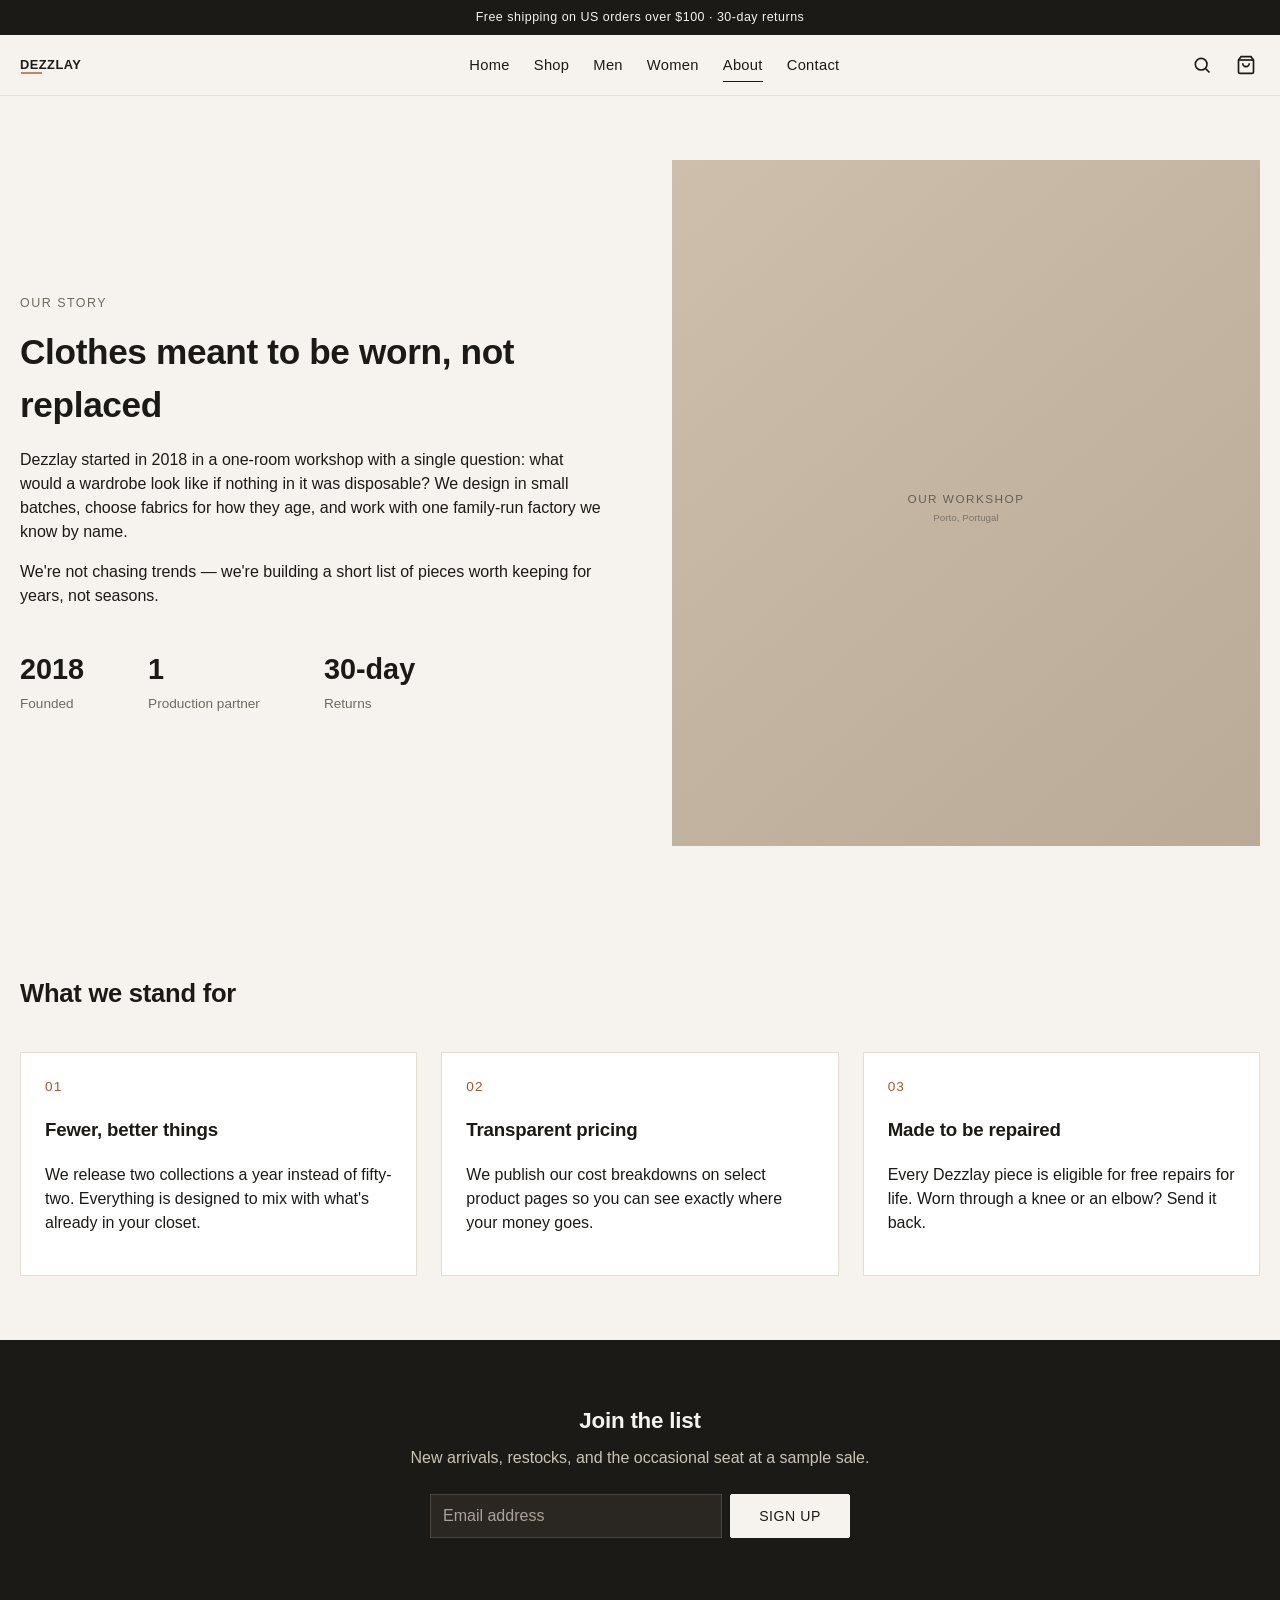
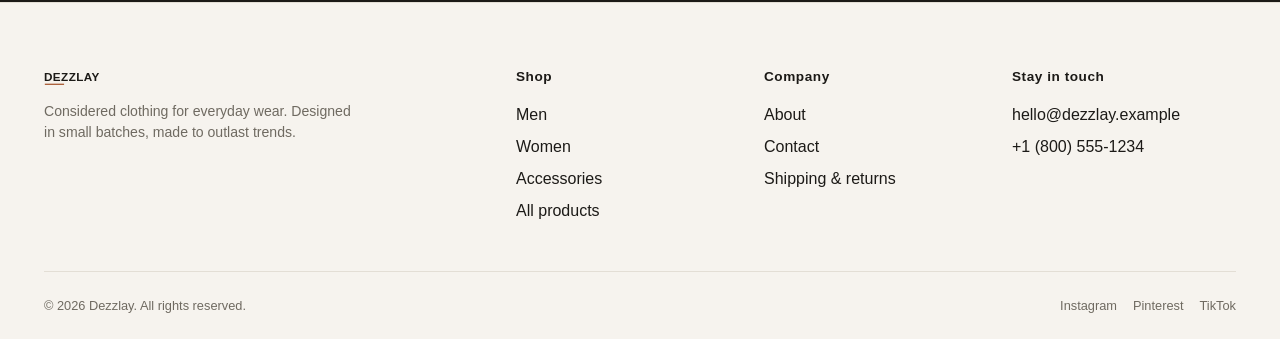
==== about.html @ 0eb993d6 "Initial commit" ====
<!doctype html>
<html lang="en">
<head>
<meta charset="UTF-8">
<meta name="viewport" content="width=device-width, initial-scale=1.0">
<title>About — Dezzlay</title>
<meta name="description" content="Dezzlay is a small, Porto-based clothing label making considered essentials in limited runs.">
<link rel="icon" href="assets/favicon.svg" type="image/svg+xml">
<link rel="stylesheet" href="css/style.css">
</head>
<body>

<div class="topbar">Free shipping on US orders over $100 · 30-day returns</div>

<header class="site-header">
  <div class="container header-inner">
    <a href="index.html" class="logo"><img src="assets/logo.svg" alt="Dezzlay"></a>
    <nav class="main-nav">
      <ul>
        <li><a href="index.html">Home</a></li>
        <li><a href="shop.html">Shop</a></li>
        <li><a href="shop.html?category=men">Men</a></li>
        <li><a href="shop.html?category=women">Women</a></li>
        <li><a href="about.html" class="active">About</a></li>
        <li><a href="contact.html">Contact</a></li>
      </ul>
    </nav>
    <div class="header-actions">
      <button class="icon-btn" data-search-toggle aria-label="Search">
        <svg viewBox="0 0 24 24" fill="none" stroke="currentColor" stroke-width="2"><circle cx="11" cy="11" r="7"/><line x1="21" y1="21" x2="16.65" y2="16.65"/></svg>
      </button>
      <button class="icon-btn" data-cart-toggle aria-label="Cart">
        <svg viewBox="0 0 24 24" fill="none" stroke="currentColor" stroke-width="2"><path d="M6 2 3 6v14a2 2 0 0 0 2 2h14a2 2 0 0 0 2-2V6l-3-4Z"/><path d="M3 6h18"/><path d="M16 10a4 4 0 0 1-8 0"/></svg>
        <span class="cart-count" data-cart-count style="display:none;">0</span>
      </button>
      <button class="menu-toggle" aria-label="Open menu" aria-expanded="false"><span></span><span></span><span></span></button>
    </div>
  </div>
  <div class="search-panel">
    <div class="container">
      <form>
        <input type="text" placeholder="Search products…" aria-label="Search products">
        <button type="submit">Search</button>
      </form>
    </div>
  </div>
</header>
<div class="nav-scrim"></div>

<main>
  <section class="section container">
    <div class="about-hero">
      <div>
        <span class="eyebrow">Our story</span>
        <h1 style="font-size:2.2rem; margin:12px 0 16px;">Clothes meant to be worn, not replaced</h1>
        <p>Dezzlay started in 2018 in a one-room workshop with a single question: what would a wardrobe look like if nothing in it was disposable? We design in small batches, choose fabrics for how they age, and work with one family-run factory we know by name.</p>
        <p>We're not chasing trends — we're building a short list of pieces worth keeping for years, not seasons.</p>
        <div class="stat-row">
          <div class="stat"><strong>2018</strong><span>Founded</span></div>
          <div class="stat"><strong>1</strong><span>Production partner</span></div>
          <div class="stat"><strong>30-day</strong><span>Returns</span></div>
        </div>
      </div>
      <img src="assets/about.svg" alt="Dezzlay workshop in Porto">
    </div>
  </section>

  <section class="section container">
    <div class="section-head"><h2>What we stand for</h2></div>
    <div class="value-grid">
      <div class="value-card">
        <div class="num">01</div>
        <h3>Fewer, better things</h3>
        <p>We release two collections a year instead of fifty-two. Everything is designed to mix with what's already in your closet.</p>
      </div>
      <div class="value-card">
        <div class="num">02</div>
        <h3>Transparent pricing</h3>
        <p>We publish our cost breakdowns on select product pages so you can see exactly where your money goes.</p>
      </div>
      <div class="value-card">
        <div class="num">03</div>
        <h3>Made to be repaired</h3>
        <p>Every Dezzlay piece is eligible for free repairs for life. Worn through a knee or an elbow? Send it back.</p>
      </div>
    </div>
  </section>

  <section class="newsletter">
    <div class="container">
      <h2>Join the list</h2>
      <p>New arrivals, restocks, and the occasional seat at a sample sale.</p>
      <form>
        <input type="email" required placeholder="Email address" aria-label="Email address">
        <button class="btn btn-light" type="submit">Sign up</button>
      </form>
    </div>
  </section>
</main>

<footer class="site-footer">
  <div class="container">
    <div class="footer-grid">
      <div>
        <img src="assets/logo.svg" alt="Dezzlay" style="height:20px;margin-bottom:12px;">
        <p>Considered clothing for everyday wear. Designed in small batches, made to outlast trends.</p>
      </div>
      <div>
        <h4>Shop</h4>
        <ul>
          <li><a href="shop.html?category=men">Men</a></li>
          <li><a href="shop.html?category=women">Women</a></li>
          <li><a href="shop.html?category=accessories">Accessories</a></li>
          <li><a href="shop.html">All products</a></li>
        </ul>
      </div>
      <div>
        <h4>Company</h4>
        <ul>
          <li><a href="about.html">About</a></li>
          <li><a href="contact.html">Contact</a></li>
          <li><a href="contact.html">Shipping &amp; returns</a></li>
        </ul>
      </div>
      <div>
        <h4>Stay in touch</h4>
        <ul>
          <li><a href="mailto:hello@dezzlay.example">hello@dezzlay.example</a></li>
          <li><a href="tel:+18005551234">+1 (800) 555-1234</a></li>
        </ul>
      </div>
    </div>
    <div class="footer-bottom">
      <span>© <span data-year></span> Dezzlay. All rights reserved.</span>
      <div class="social-row">
        <a href="#">Instagram</a>
        <a href="#">Pinterest</a>
        <a href="#">TikTok</a>
      </div>
    </div>
  </div>
</footer>

<div class="cart-drawer-scrim"></div>
<div class="cart-drawer">
  <div class="cart-drawer-head">
    <strong>Your cart</strong>
    <button class="icon-btn" data-cart-close aria-label="Close cart">✕</button>
  </div>
  <div class="cart-drawer-body"></div>
  <div class="cart-drawer-foot"></div>
</div>

<script src="js/products.js"></script>
<script src="js/cart.js"></script>
<script src="js/cart-render.js"></script>
<script src="js/main.js"></script>
</body>
</html>
---- css/style.css ----
/* ==========================================================================
   DEZZLAY — Design system
   ========================================================================== */

:root {
  --bg: #F6F3EE;
  --surface: #FFFFFF;
  --text: #1C1A17;
  --muted: #6F6A61;
  --border: #E3DED5;
  --accent: #A6562D;
  --accent-dark: #86431F;
  --success: #4B6350;
  --danger: #B3402F;

  --font-sans: 'Helvetica Neue', Arial, 'Segoe UI', sans-serif;
  --container: 1240px;
  --radius: 2px;

  --space-1: 4px;
  --space-2: 8px;
  --space-3: 16px;
  --space-4: 24px;
  --space-5: 40px;
  --space-6: 64px;
  --space-7: 96px;
}

* { box-sizing: border-box; }
html { scroll-behavior: smooth; }

body {
  margin: 0;
  font-family: var(--font-sans);
  background: var(--bg);
  color: var(--text);
  line-height: 1.5;
  -webkit-font-smoothing: antialiased;
}

img { max-width: 100%; display: block; }
a { color: inherit; text-decoration: none; }
ul { list-style: none; margin: 0; padding: 0; }
button { font-family: inherit; cursor: pointer; }
input, select, textarea { font-family: inherit; font-size: 1rem; }

.container {
  max-width: var(--container);
  margin: 0 auto;
  padding: 0 var(--space-4);
}

.visually-hidden {
  position: absolute;
  width: 1px; height: 1px;
  overflow: hidden;
  clip: rect(0,0,0,0);
  white-space: nowrap;
}

/* ---------- Topbar ---------- */
.topbar {
  background: var(--text);
  color: var(--bg);
  font-size: 0.78rem;
  letter-spacing: 0.04em;
  text-align: center;
  padding: var(--space-2) var(--space-3);
}

/* ---------- Header ---------- */
.site-header {
  position: sticky;
  top: 0;
  z-index: 50;
  background: var(--bg);
  border-bottom: 1px solid var(--border);
}

.header-inner {
  display: flex;
  align-items: center;
  justify-content: space-between;
  padding: var(--space-3) 0;
  gap: var(--space-4);
}

.logo img { height: 22px; }

.main-nav { display: flex; }
.main-nav ul { display: flex; gap: var(--space-4); }
.main-nav a {
  font-size: 0.92rem;
  letter-spacing: 0.02em;
  padding: var(--space-2) 0;
  border-bottom: 1px solid transparent;
  transition: border-color 0.15s ease;
}
.main-nav a:hover,
.main-nav a.active { border-color: var(--text); }

.header-actions { display: flex; align-items: center; gap: var(--space-3); }

.icon-btn {
  background: none;
  border: none;
  padding: var(--space-1);
  display: inline-flex;
  align-items: center;
  justify-content: center;
  color: var(--text);
  position: relative;
}
.icon-btn svg { width: 20px; height: 20px; }

.cart-count {
  position: absolute;
  top: -6px;
  right: -8px;
  background: var(--accent);
  color: #fff;
  font-size: 0.65rem;
  min-width: 16px;
  height: 16px;
  border-radius: 50%;
  display: flex;
  align-items: center;
  justify-content: center;
  padding: 0 3px;
}

.menu-toggle {
  display: none;
  background: none;
  border: none;
  flex-direction: column;
  gap: 4px;
  padding: var(--space-2);
}
.menu-toggle span {
  width: 22px; height: 2px;
  background: var(--text);
  display: block;
}

.search-panel {
  display: none;
  border-bottom: 1px solid var(--border);
  background: var(--surface);
}
.search-panel.open { display: block; }
.search-panel form {
  display: flex;
  gap: var(--space-2);
  padding: var(--space-3) 0;
}
.search-panel input {
  flex: 1;
  border: 1px solid var(--border);
  padding: var(--space-2) var(--space-3);
  background: var(--bg);
}
.search-panel button {
  border: 1px solid var(--text);
  background: var(--text);
  color: var(--bg);
  padding: var(--space-2) var(--space-4);
}

/* ---------- Mobile nav ---------- */
@media (max-width: 860px) {
  .main-nav {
    position: fixed;
    inset: 0 20% 0 0;
    top: 0;
    background: var(--bg);
    transform: translateX(100%);
    transition: transform 0.25s ease;
    padding: var(--space-6) var(--space-4);
    border-left: 1px solid var(--border);
    z-index: 60;
  }
  .main-nav.open { transform: translateX(0); }
  .main-nav ul { flex-direction: column; gap: var(--space-3); }
  .main-nav a { font-size: 1.1rem; }
  .menu-toggle { display: flex; }
  .nav-scrim {
    display: none;
    position: fixed; inset: 0;
    background: rgba(0,0,0,0.3);
    z-index: 55;
  }
  .nav-scrim.open { display: block; }
}

/* ---------- Buttons ---------- */
.btn {
  display: inline-flex;
  align-items: center;
  justify-content: center;
  gap: var(--space-2);
  padding: 13px 28px;
  border: 1px solid var(--text);
  background: var(--text);
  color: var(--bg);
  font-size: 0.88rem;
  letter-spacing: 0.04em;
  text-transform: uppercase;
  border-radius: var(--radius);
  transition: opacity 0.15s ease, transform 0.1s ease;
}
.btn:hover { opacity: 0.85; }
.btn:active { transform: translateY(1px); }
.btn:disabled { opacity: 0.4; cursor: not-allowed; }

.btn-outline {
  background: transparent;
  color: var(--text);
}
.btn-light {
  background: var(--bg);
  color: var(--text);
  border-color: var(--bg);
}
.btn-block { width: 100%; }
.btn-sm { padding: 9px 18px; font-size: 0.78rem; }

/* ---------- Hero ---------- */
.hero {
  position: relative;
}
.hero img {
  width: 100%;
  height: 72vh;
  min-height: 420px;
  object-fit: cover;
}
.hero-content {
  position: absolute;
  bottom: var(--space-6);
  left: var(--space-4);
  max-width: 440px;
}
.hero-content .eyebrow { color: var(--bg); }
.hero-content h1 {
  color: #fff;
  font-size: clamp(2rem, 4vw, 3rem);
  margin: var(--space-2) 0 var(--space-4);
  line-height: 1.1;
}

.eyebrow {
  text-transform: uppercase;
  letter-spacing: 0.12em;
  font-size: 0.78rem;
  color: var(--muted);
}

/* ---------- Section headers ---------- */
.section {
  padding: var(--space-6) 0;
}
.section-head {
  display: flex;
  align-items: baseline;
  justify-content: space-between;
  margin-bottom: var(--space-5);
  flex-wrap: wrap;
  gap: var(--space-2);
}
.section-head h2 {
  font-size: 1.6rem;
  margin: 0;
}
.section-head .link-arrow {
  font-size: 0.85rem;
  border-bottom: 1px solid var(--text);
}

/* ---------- Category tiles ---------- */
.category-grid {
  display: grid;
  grid-template-columns: repeat(3, 1fr);
  gap: var(--space-3);
}
.category-tile { position: relative; overflow: hidden; }
.category-tile img { width: 100%; height: 420px; object-fit: cover; transition: transform 0.4s ease; }
.category-tile:hover img { transform: scale(1.04); }
.category-tile span {
  position: absolute;
  bottom: var(--space-4);
  left: var(--space-4);
  color: #fff;
  font-size: 1rem;
  letter-spacing: 0.08em;
  border-bottom: 1px solid rgba(255,255,255,0.7);
  padding-bottom: 2px;
}

@media (max-width: 760px) {
  .category-grid { grid-template-columns: 1fr; }
}

/* ---------- Product grid ---------- */
.toolbar {
  display: flex;
  align-items: center;
  justify-content: space-between;
  flex-wrap: wrap;
  gap: var(--space-3);
  margin-bottom: var(--space-5);
  border-bottom: 1px solid var(--border);
  padding-bottom: var(--space-4);
}
.filters { display: flex; gap: var(--space-2); flex-wrap: wrap; }
.filter-btn {
  border: 1px solid var(--border);
  background: var(--surface);
  padding: 8px 16px;
  font-size: 0.82rem;
  letter-spacing: 0.02em;
  border-radius: 999px;
}
.filter-btn.active { background: var(--text); color: var(--bg); border-color: var(--text); }

.sort-select {
  border: 1px solid var(--border);
  background: var(--surface);
  padding: 8px 12px;
}

.product-grid {
  display: grid;
  grid-template-columns: repeat(4, 1fr);
  gap: var(--space-4) var(--space-3);
}
@media (max-width: 980px) { .product-grid { grid-template-columns: repeat(2, 1fr); } }
@media (max-width: 520px) { .product-grid { grid-template-columns: 1fr 1fr; gap: var(--space-3) var(--space-2); } }

.product-card { display: block; }
.product-card .thumb {
  position: relative;
  overflow: hidden;
  background: var(--border);
  aspect-ratio: 4 / 5;
}
.product-card .thumb img.alt {
  position: absolute; inset: 0;
  opacity: 0;
  transition: opacity 0.3s ease;
}
.product-card:hover .thumb img.alt { opacity: 1; }
.product-card .badge {
  position: absolute;
  top: var(--space-2);
  left: var(--space-2);
  background: var(--accent);
  color: #fff;
  font-size: 0.68rem;
  letter-spacing: 0.05em;
  padding: 3px 8px;
  text-transform: uppercase;
}
.product-card .info { padding-top: var(--space-2); }
.product-card h3 {
  font-size: 0.92rem;
  font-weight: 500;
  margin: 0 0 2px;
}
.product-card .price {
  font-size: 0.88rem;
  color: var(--muted);
  display: flex;
  gap: var(--space-2);
}
.product-card .price .compare {
  text-decoration: line-through;
  color: #A9A298;
}
.product-card .swatches {
  display: flex;
  gap: 4px;
  margin-top: 6px;
}
.product-card .swatches span {
  width: 10px; height: 10px;
  border-radius: 50%;
  border: 1px solid var(--border);
}

.empty-state {
  text-align: center;
  padding: var(--space-7) 0;
  color: var(--muted);
}

/* ---------- Product detail ---------- */
.product-detail {
  display: grid;
  grid-template-columns: 1fr 1fr;
  gap: var(--space-6);
}
@media (max-width: 860px) { .product-detail { grid-template-columns: 1fr; gap: var(--space-4); } }

.gallery-main {
  aspect-ratio: 4/5;
  background: var(--border);
  overflow: hidden;
  margin-bottom: var(--space-2);
}
.gallery-thumbs { display: flex; gap: var(--space-2); }
.gallery-thumbs button {
  border: 1px solid transparent;
  background: none;
  padding: 0;
  width: 72px; height: 90px;
  overflow: hidden;
}
.gallery-thumbs button.active { border-color: var(--text); }

.product-info .breadcrumb {
  font-size: 0.8rem;
  color: var(--muted);
  margin-bottom: var(--space-3);
}
.product-info .breadcrumb a:hover { text-decoration: underline; }
.product-info h1 { font-size: 1.8rem; margin: 0 0 var(--space-2); }
.product-info .price-row {
  display: flex;
  align-items: center;
  gap: var(--space-3);
  font-size: 1.15rem;
  margin-bottom: var(--space-4);
}
.product-info .price-row .compare {
  text-decoration: line-through;
  color: var(--muted);
  font-size: 0.95rem;
}

.option-group { margin-bottom: var(--space-4); }
.option-group .label-row {
  display: flex;
  justify-content: space-between;
  font-size: 0.85rem;
  margin-bottom: var(--space-2);
}
.option-group .label-row .selected { color: var(--muted); }

.swatch-row { display: flex; gap: var(--space-2); flex-wrap: wrap; }
.size-btn {
  border: 1px solid var(--border);
  background: var(--surface);
  min-width: 48px;
  padding: 10px 12px;
  font-size: 0.85rem;
}
.size-btn.active { border-color: var(--text); background: var(--text); color: var(--bg); }
.color-dot {
  width: 30px; height: 30px;
  border-radius: 50%;
  border: 2px solid transparent;
  display: inline-flex;
  align-items: center;
  justify-content: center;
}
.color-dot.active { border-color: var(--text); }
.color-dot i { width: 22px; height: 22px; border-radius: 50%; display: block; background: var(--c, var(--border)); }

.qty-row { display: flex; align-items: center; gap: var(--space-3); margin-bottom: var(--space-3); }
.qty-stepper {
  display: inline-flex;
  align-items: center;
  border: 1px solid var(--border);
}
.qty-stepper button {
  width: 36px; height: 40px;
  background: none;
  border: none;
  font-size: 1rem;
}
.qty-stepper input {
  width: 40px;
  text-align: center;
  border: none;
  background: none;
}

.add-to-cart-row { display: flex; gap: var(--space-2); margin-bottom: var(--space-4); }

.accordion-item { border-top: 1px solid var(--border); }
.accordion-item:last-child { border-bottom: 1px solid var(--border); }
.accordion-item summary {
  padding: var(--space-3) 0;
  cursor: pointer;
  font-size: 0.92rem;
  list-style: none;
  display: flex;
  justify-content: space-between;
}
.accordion-item summary::-webkit-details-marker { display: none; }
.accordion-item summary::after { content: '+'; }
.accordion-item[open] summary::after { content: '–'; }
.accordion-item p { color: var(--muted); font-size: 0.9rem; padding-bottom: var(--space-3); margin: 0; }
.accordion-item ul { color: var(--muted); font-size: 0.9rem; padding: 0 0 var(--space-3) var(--space-3); list-style: disc; }

.form-note {
  font-size: 0.82rem;
  color: var(--muted);
  margin-top: var(--space-2);
}

/* ---------- Cart ---------- */
.cart-layout {
  display: grid;
  grid-template-columns: 2fr 1fr;
  gap: var(--space-6);
  align-items: start;
}
@media (max-width: 860px) { .cart-layout { grid-template-columns: 1fr; } }

.cart-line {
  display: grid;
  grid-template-columns: 90px 1fr auto;
  gap: var(--space-3);
  padding: var(--space-4) 0;
  border-bottom: 1px solid var(--border);
}
.cart-line .thumb { aspect-ratio: 4/5; overflow: hidden; background: var(--border); }
.cart-line .meta h3 { margin: 0 0 4px; font-size: 0.95rem; }
.cart-line .meta .variant { font-size: 0.82rem; color: var(--muted); margin-bottom: var(--space-2); }
.cart-line .remove-btn { font-size: 0.78rem; color: var(--muted); border-bottom: 1px solid var(--muted); }
.cart-line .line-total { font-size: 0.95rem; text-align: right; white-space: nowrap; }

.summary-box {
  border: 1px solid var(--border);
  padding: var(--space-4);
  background: var(--surface);
}
.summary-row {
  display: flex;
  justify-content: space-between;
  font-size: 0.92rem;
  margin-bottom: var(--space-2);
  color: var(--muted);
}
.summary-row.total {
  color: var(--text);
  font-size: 1.1rem;
  border-top: 1px solid var(--border);
  padding-top: var(--space-3);
  margin-top: var(--space-3);
}

.cart-empty { text-align: center; padding: var(--space-7) 0; }

/* ---------- Mini cart drawer ---------- */
.cart-drawer-scrim {
  display: none;
  position: fixed; inset: 0;
  background: rgba(0,0,0,0.3);
  z-index: 70;
}
.cart-drawer-scrim.open { display: block; }
.cart-drawer {
  position: fixed;
  top: 0; right: 0; bottom: 0;
  width: 380px;
  max-width: 90vw;
  background: var(--bg);
  z-index: 75;
  transform: translateX(100%);
  transition: transform 0.25s ease;
  display: flex;
  flex-direction: column;
}
.cart-drawer.open { transform: translateX(0); }
.cart-drawer-head {
  display: flex;
  justify-content: space-between;
  align-items: center;
  padding: var(--space-4);
  border-bottom: 1px solid var(--border);
}
.cart-drawer-body { flex: 1; overflow-y: auto; padding: 0 var(--space-4); }
.cart-drawer-foot { padding: var(--space-4); border-top: 1px solid var(--border); }

/* ---------- Forms (contact/newsletter) ---------- */
.form-grid {
  display: grid;
  grid-template-columns: 1fr 1fr;
  gap: var(--space-3);
}
@media (max-width: 640px) { .form-grid { grid-template-columns: 1fr; } }
.field { display: flex; flex-direction: column; gap: 6px; margin-bottom: var(--space-3); }
.field.full { grid-column: 1 / -1; }
.field label { font-size: 0.82rem; color: var(--muted); }
.field input, .field textarea, .field select {
  border: 1px solid var(--border);
  background: var(--surface);
  padding: 11px 12px;
}
.field textarea { resize: vertical; min-height: 120px; }

.newsletter {
  background: var(--text);
  color: var(--bg);
  text-align: center;
  padding: var(--space-6) var(--space-4);
}
.newsletter h2 { margin: 0 0 var(--space-2); font-size: 1.4rem; }
.newsletter p { color: #C9C3B8; margin: 0 0 var(--space-4); }
.newsletter form {
  display: flex;
  max-width: 420px;
  margin: 0 auto;
  gap: var(--space-2);
}
.newsletter input {
  flex: 1;
  border: 1px solid #4A463F;
  background: #2A2722;
  color: var(--bg);
  padding: 12px;
}
.newsletter input::placeholder { color: #A9A298; }

/* ---------- Footer ---------- */
.site-footer {
  border-top: 1px solid var(--border);
  padding: var(--space-6) 0 var(--space-4);
}
.footer-grid {
  display: grid;
  grid-template-columns: 2fr 1fr 1fr 1fr;
  gap: var(--space-4);
  margin-bottom: var(--space-5);
}
@media (max-width: 760px) {
  .footer-grid { grid-template-columns: 1fr 1fr; }
}
.footer-grid h4 { font-size: 0.85rem; margin: 0 0 var(--space-3); letter-spacing: 0.04em; }
.footer-grid ul li { margin-bottom: var(--space-2); }
.footer-grid a:hover { text-decoration: underline; }
.footer-grid p { color: var(--muted); font-size: 0.88rem; max-width: 320px; }
.footer-bottom {
  display: flex;
  justify-content: space-between;
  flex-wrap: wrap;
  gap: var(--space-2);
  border-top: 1px solid var(--border);
  padding-top: var(--space-4);
  font-size: 0.8rem;
  color: var(--muted);
}
.social-row { display: flex; gap: var(--space-3); }

/* ---------- About page ---------- */
.about-hero {
  display: grid;
  grid-template-columns: 1fr 1fr;
  gap: var(--space-6);
  align-items: center;
}
@media (max-width: 860px) { .about-hero { grid-template-columns: 1fr; } }
.about-hero img { aspect-ratio: 6/7; object-fit: cover; }
.stat-row { display: flex; gap: var(--space-6); margin-top: var(--space-5); }
.stat-row .stat strong { display: block; font-size: 1.8rem; }
.stat-row .stat span { color: var(--muted); font-size: 0.85rem; }

.value-grid {
  display: grid;
  grid-template-columns: repeat(3, 1fr);
  gap: var(--space-4);
}
@media (max-width: 760px) { .value-grid { grid-template-columns: 1fr; } }
.value-card { border: 1px solid var(--border); padding: var(--space-4); background: var(--surface); }
.value-card .num { color: var(--accent); font-size: 0.85rem; letter-spacing: 0.08em; margin-bottom: var(--space-2); }

/* ---------- Breadcrumbs / generic page header ---------- */
.page-header { padding: var(--space-5) 0 var(--space-4); border-bottom: 1px solid var(--border); margin-bottom: var(--space-5); }
.page-header h1 { margin: 0; font-size: 1.9rem; }
.page-header p { color: var(--muted); margin: var(--space-2) 0 0; max-width: 560px; }

/* ---------- 404 ---------- */
.not-found { text-align: center; padding: var(--space-7) 0; }
.not-found .code { font-size: 5rem; margin: 0; color: var(--border); font-weight: 700; }

/* ---------- Toast ---------- */
.toast {
  position: fixed;
  bottom: var(--space-4);
  left: 50%;
  transform: translateX(-50%) translateY(20px);
  background: var(--text);
  color: var(--bg);
  padding: 12px 22px;
  font-size: 0.88rem;
  border-radius: var(--radius);
  opacity: 0;
  pointer-events: none;
  transition: opacity 0.2s ease, transform 0.2s ease;
  z-index: 90;
}
.toast.show { opacity: 1; transform: translateX(-50%) translateY(0); }

/* ---------- Misc ---------- */
.two-col {
  display: grid;
  grid-template-columns: 1fr 1fr;
  gap: var(--space-5);
}
@media (max-width: 760px) { .two-col { grid-template-columns: 1fr; } }

.map-placeholder {
  background: var(--border);
  aspect-ratio: 16/9;
  display: flex;
  align-items: center;
  justify-content: center;
  color: var(--muted);
  font-size: 0.85rem;
}

h1, h2, h3 { font-weight: 600; letter-spacing: -0.01em; }
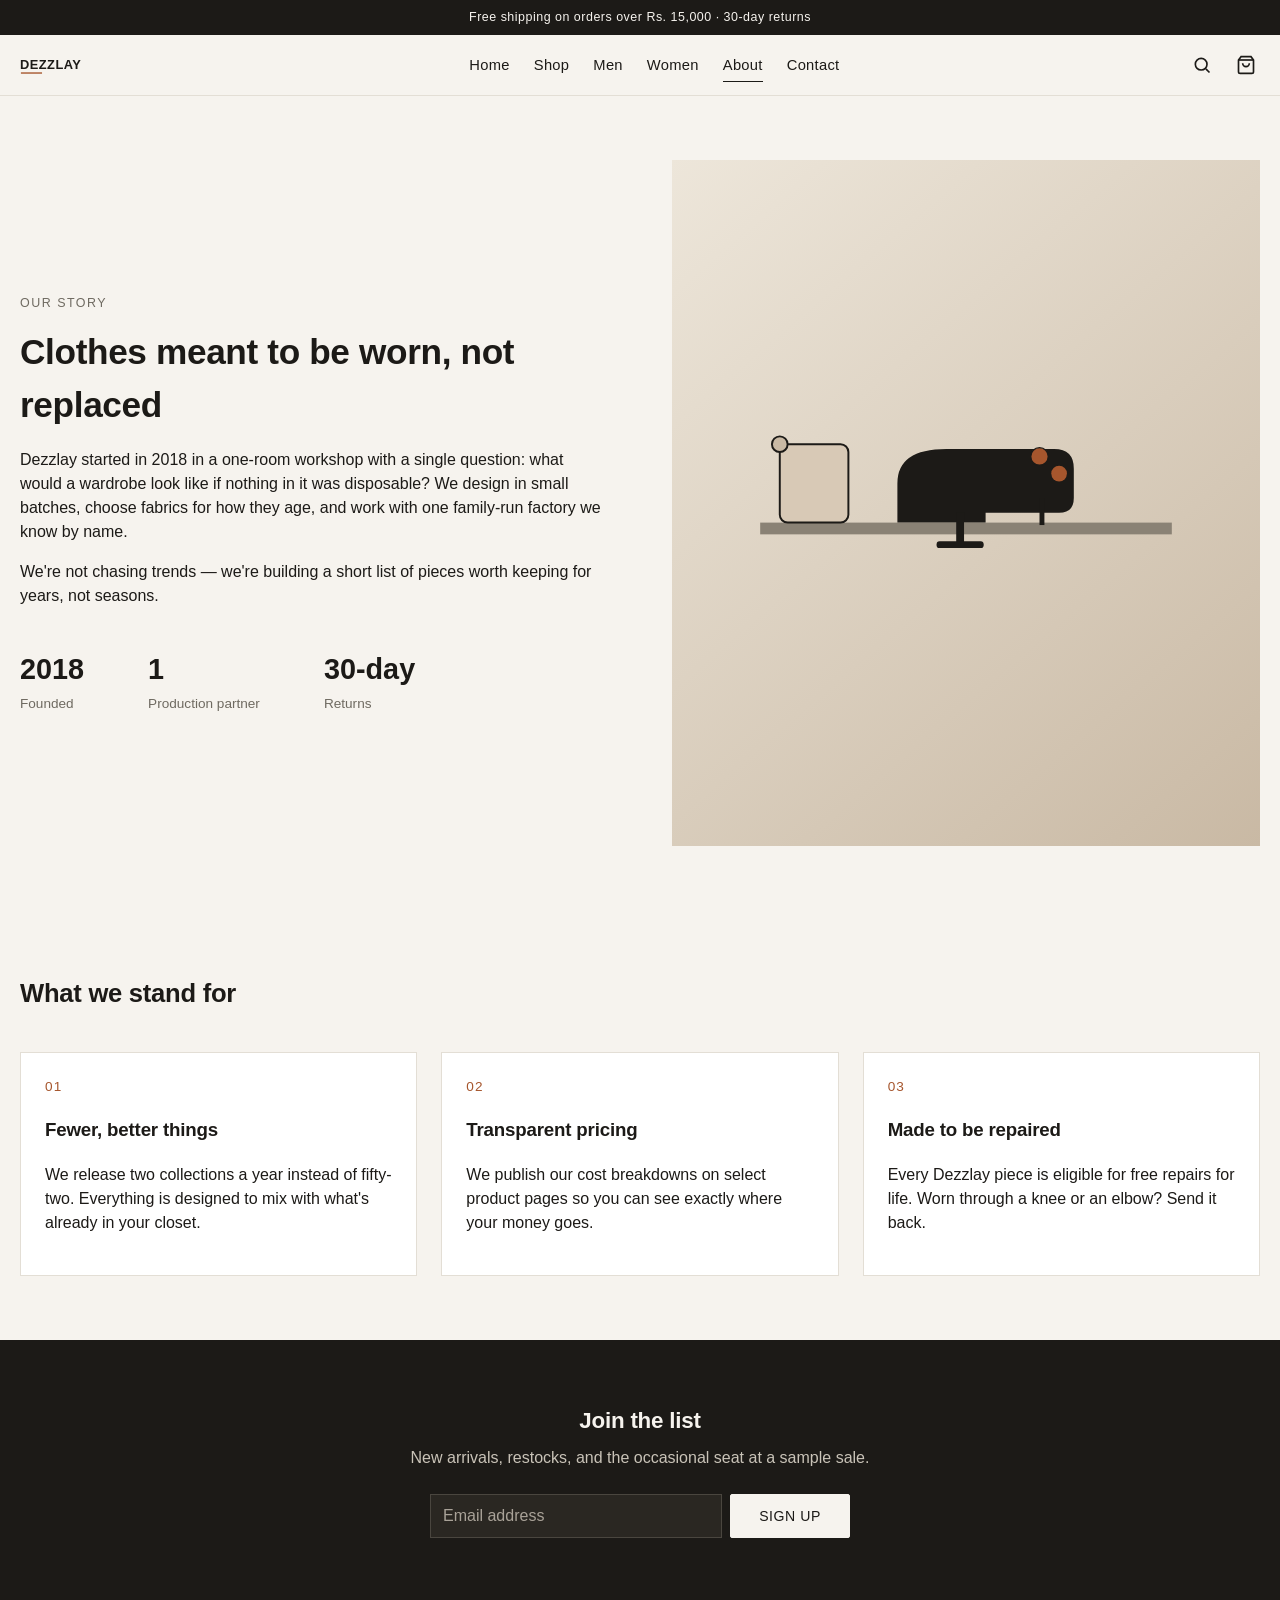
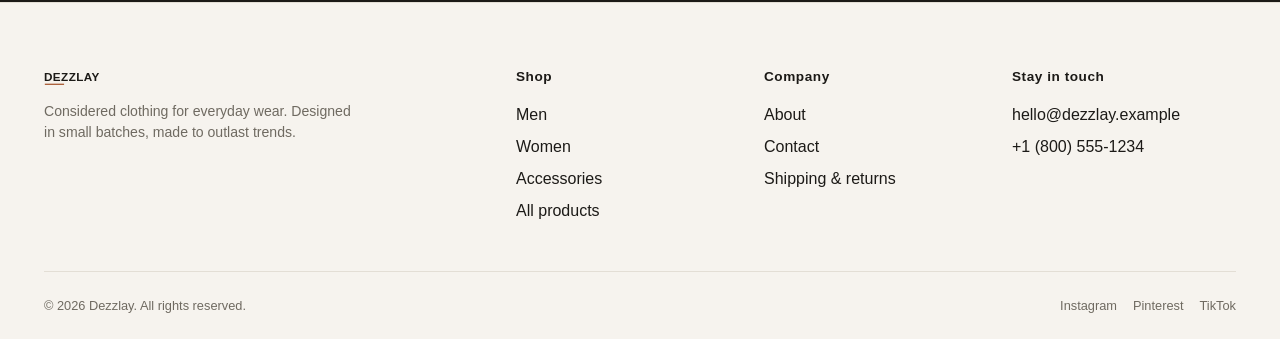
==== commit be94f802: "Switch to PKR pricing and illustrated product images" ====
--- a/about.html
+++ b/about.html
@@ -10,7 +10,7 @@
 </head>
 <body>
 
-<div class="topbar">Free shipping on US orders over $100 · 30-day returns</div>
+<div class="topbar">Free shipping on orders over Rs. 15,000 · 30-day returns</div>
 
 <header class="site-header">
   <div class="container header-inner">
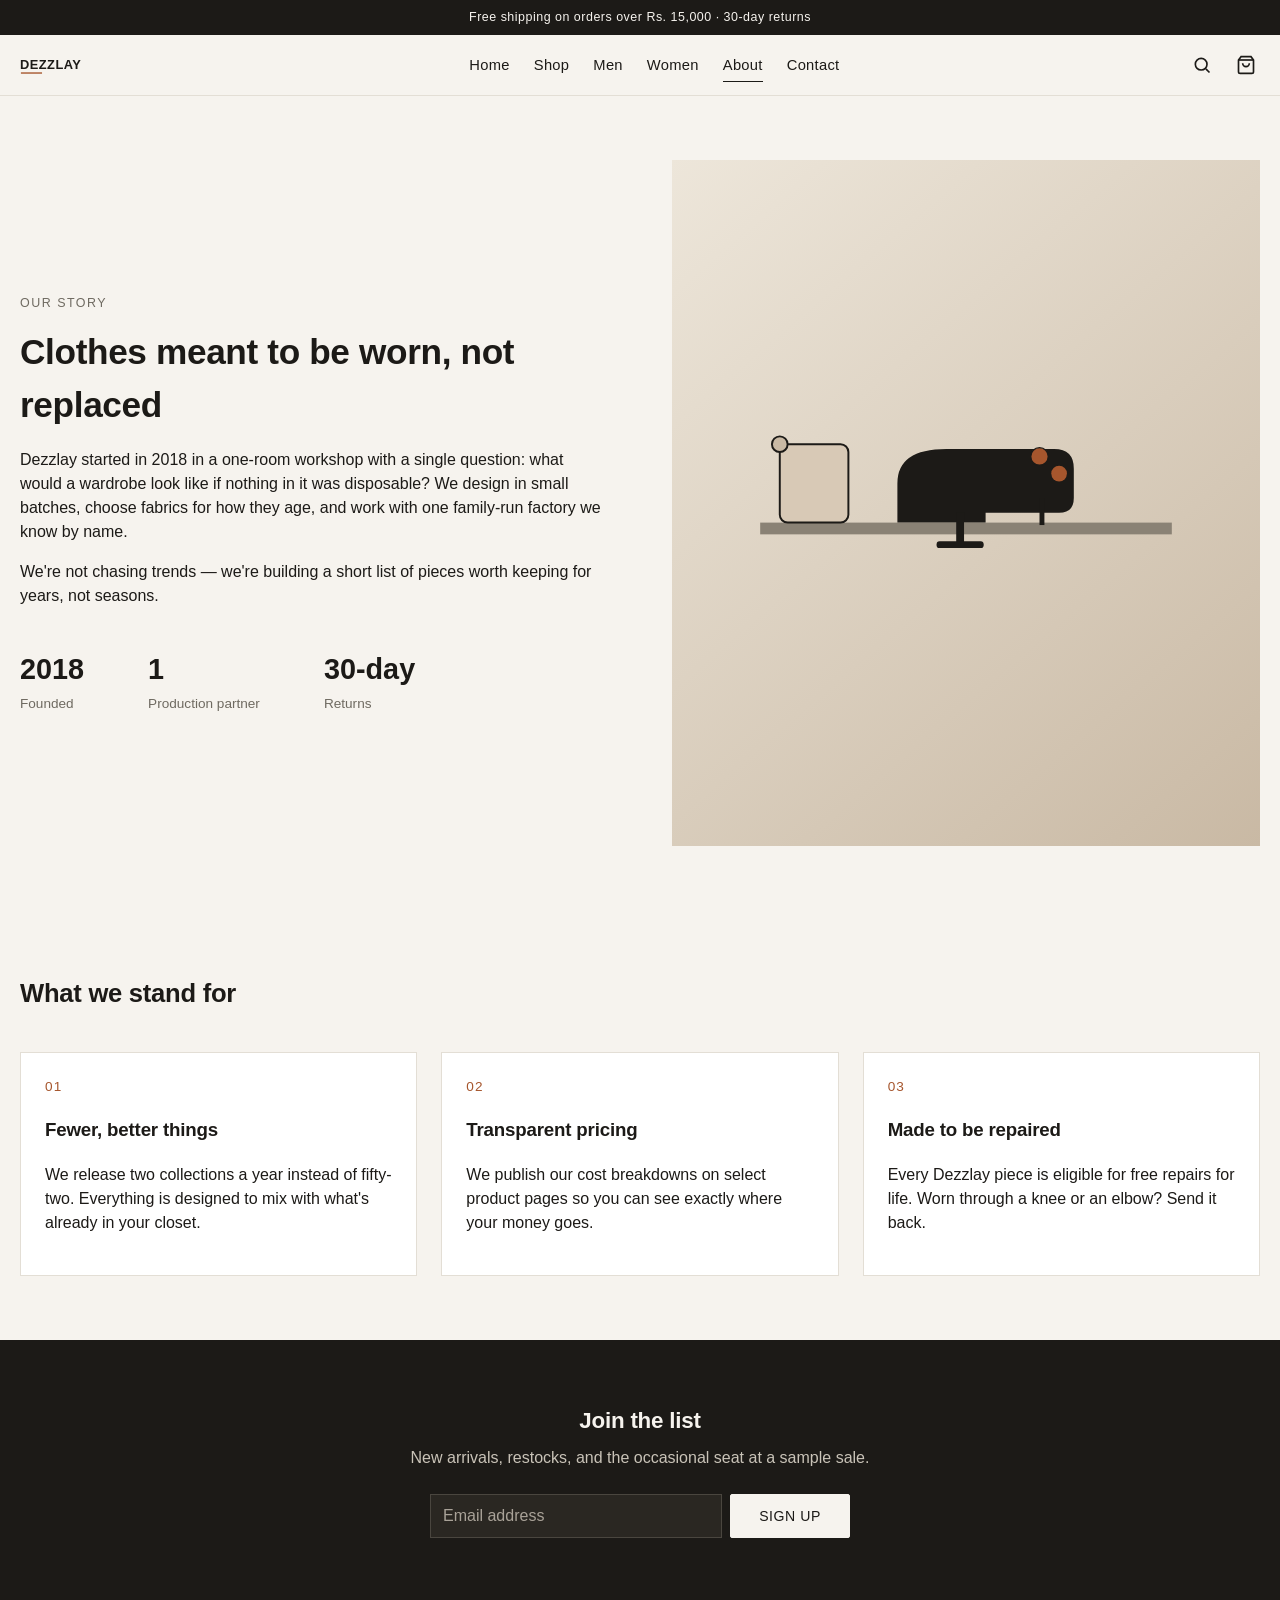
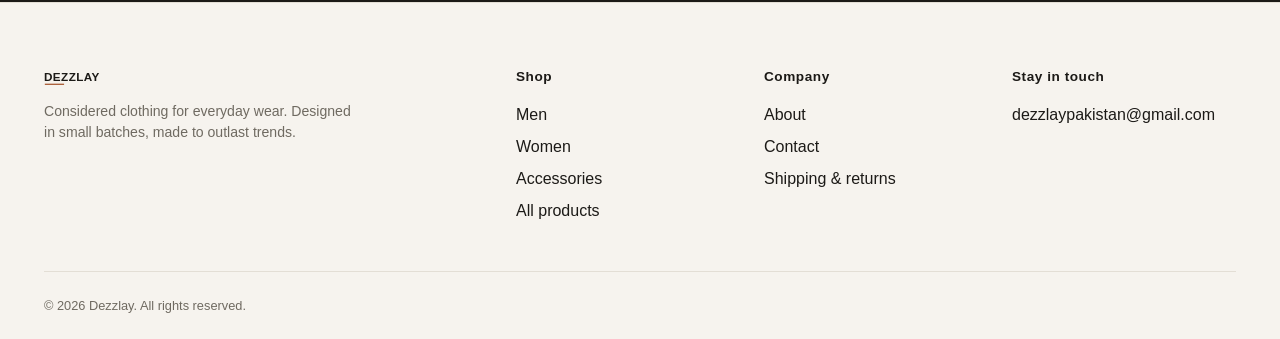
==== commit 5ff3c23b: "Remove social links and phone, show only email" ====
--- a/about.html
+++ b/about.html
@@ -125,18 +125,12 @@
       <div>
         <h4>Stay in touch</h4>
         <ul>
-          <li><a href="mailto:hello@dezzlay.example">hello@dezzlay.example</a></li>
-          <li><a href="tel:+18005551234">+1 (800) 555-1234</a></li>
+          <li><a href="mailto:dezzlaypakistan@gmail.com">dezzlaypakistan@gmail.com</a></li>
         </ul>
       </div>
     </div>
     <div class="footer-bottom">
       <span>© <span data-year></span> Dezzlay. All rights reserved.</span>
-      <div class="social-row">
-        <a href="#">Instagram</a>
-        <a href="#">Pinterest</a>
-        <a href="#">TikTok</a>
-      </div>
     </div>
   </div>
 </footer>
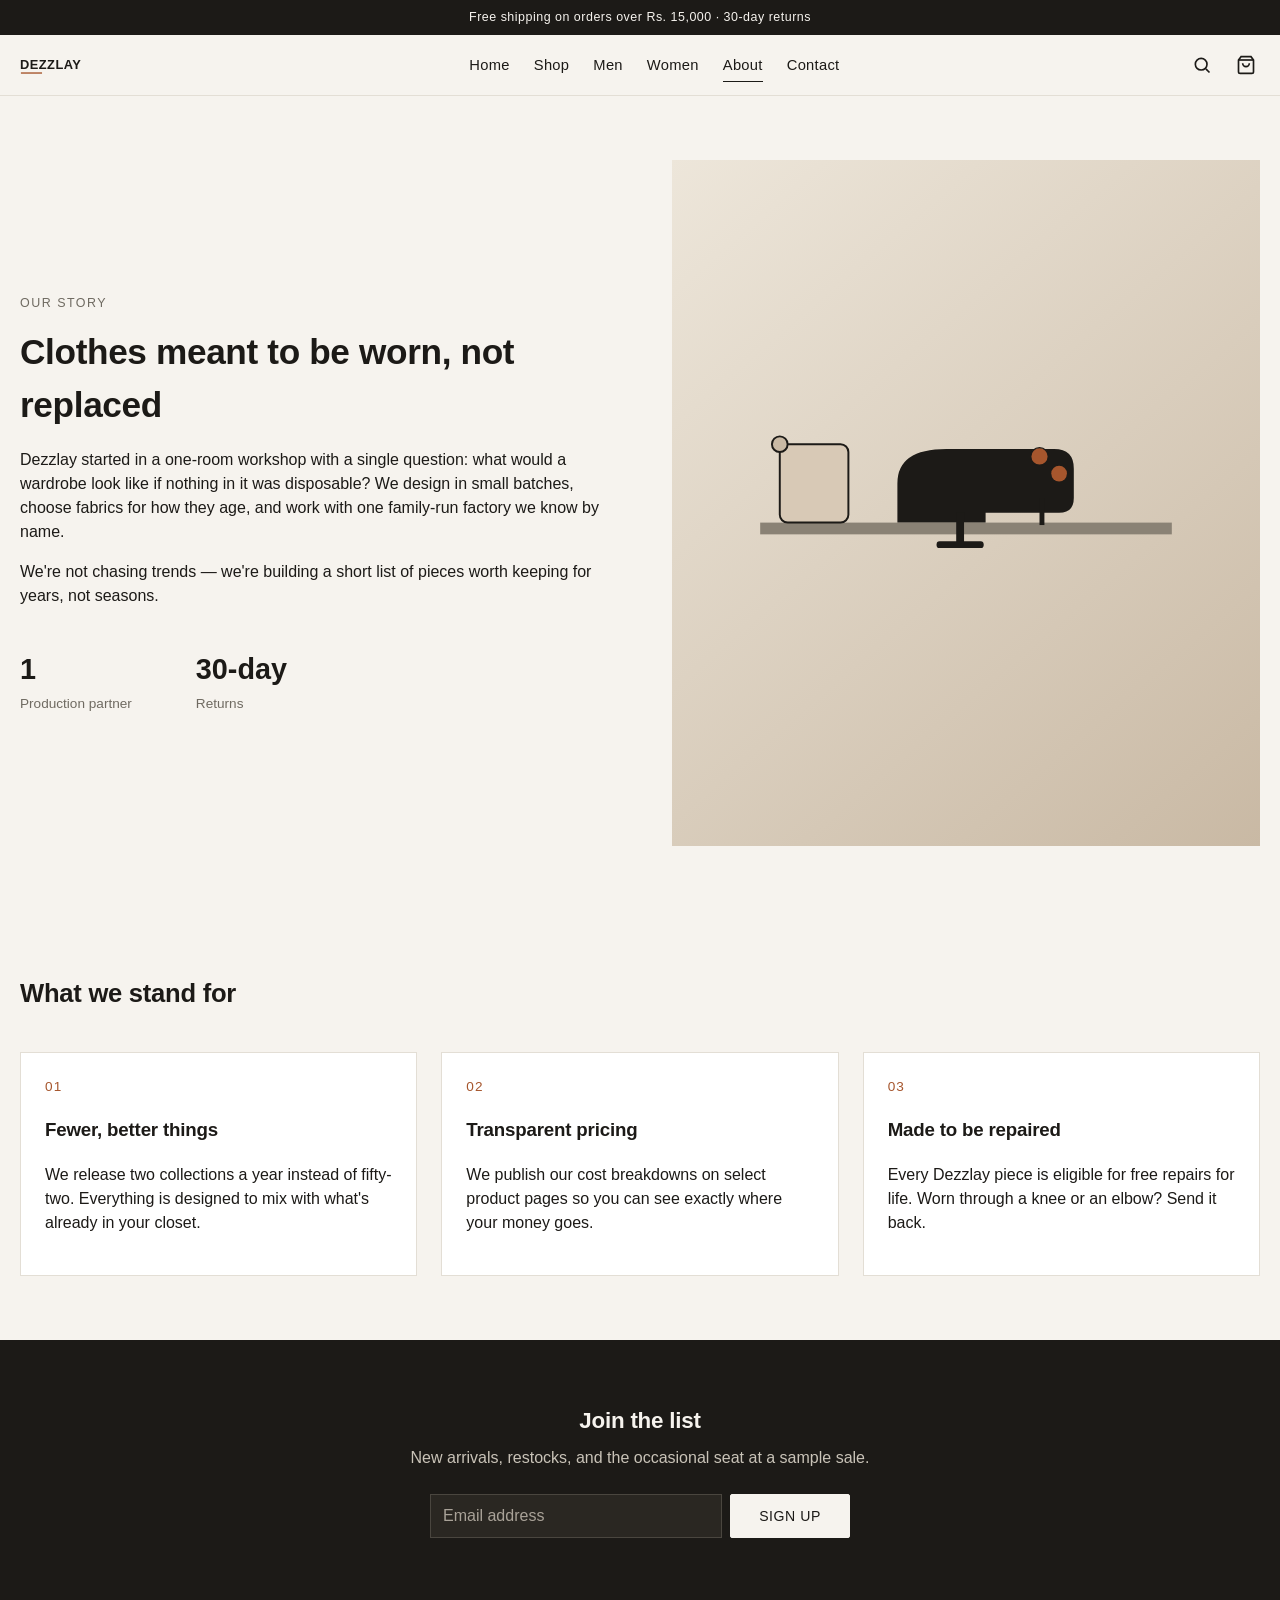
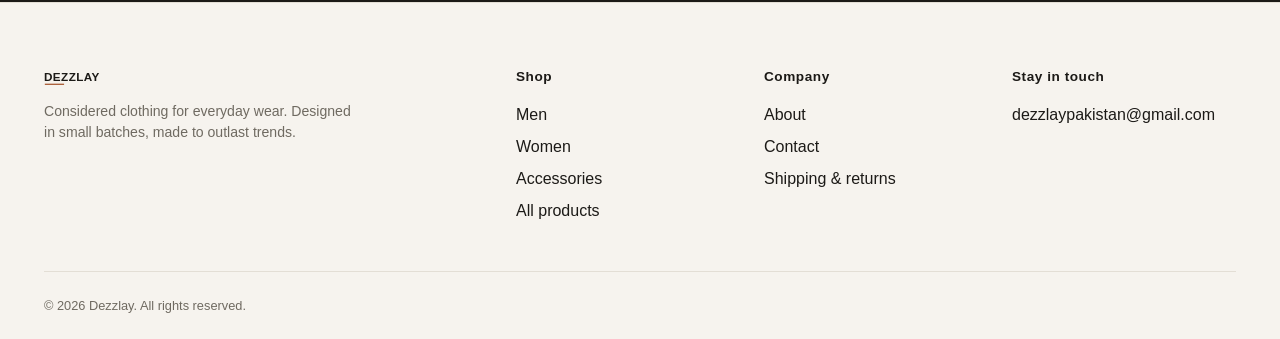
==== commit d1576f36: "Remove workshop address and founded year, add checkout flow" ====
--- a/about.html
+++ b/about.html
@@ -53,10 +53,9 @@
       <div>
         <span class="eyebrow">Our story</span>
         <h1 style="font-size:2.2rem; margin:12px 0 16px;">Clothes meant to be worn, not replaced</h1>
-        <p>Dezzlay started in 2018 in a one-room workshop with a single question: what would a wardrobe look like if nothing in it was disposable? We design in small batches, choose fabrics for how they age, and work with one family-run factory we know by name.</p>
+        <p>Dezzlay started in a one-room workshop with a single question: what would a wardrobe look like if nothing in it was disposable? We design in small batches, choose fabrics for how they age, and work with one family-run factory we know by name.</p>
         <p>We're not chasing trends — we're building a short list of pieces worth keeping for years, not seasons.</p>
         <div class="stat-row">
-          <div class="stat"><strong>2018</strong><span>Founded</span></div>
           <div class="stat"><strong>1</strong><span>Production partner</span></div>
           <div class="stat"><strong>30-day</strong><span>Returns</span></div>
         </div>
